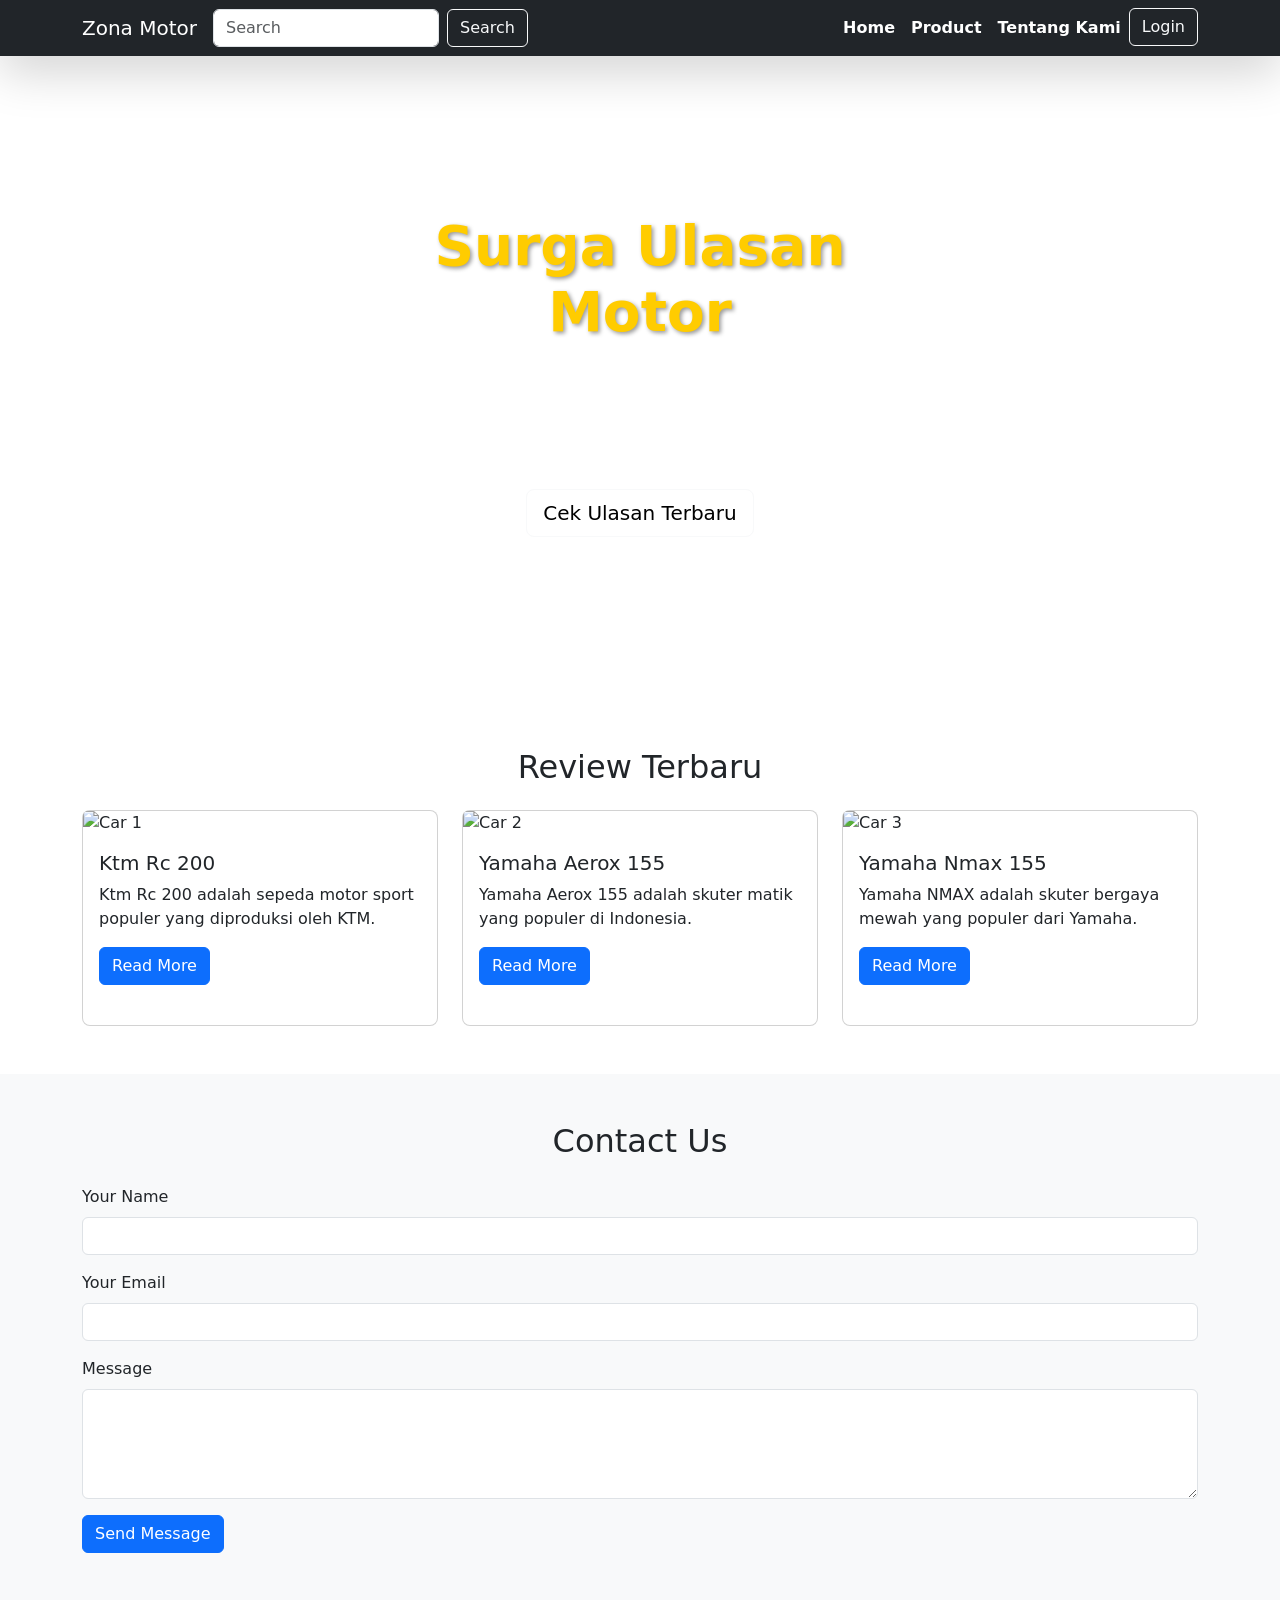
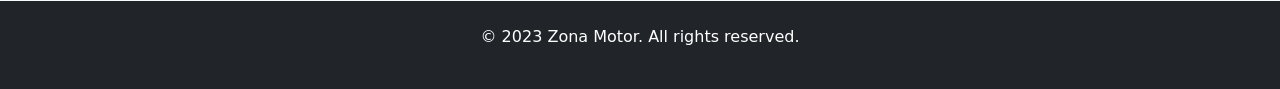
==== Home.html @ a429eddb "Add files via upload" ====
<!DOCTYPE html>
<html lang="en">

<head>
  <meta charset="UTF-8">
  <meta name="viewport" content="width=device-width, initial-scale=1.0">
  <title>Zona Motor</title>
  <link rel="stylesheet" href="https://cdn.jsdelivr.net/npm/bootstrap@5.3.0/dist/css/bootstrap.min.css">
  <style>
    .navbar-nav .nav-link {
      color: #ffffff;
      font-weight: bold;
    }
    
    .custom-header {
      background-color: #333333;
      padding: 20px;
      display: flex;
      align-items: center;
      justify-content: space-between;
    } 

    .custom-header .fs-4 {
      font-size: 24px;
      font-weight: bold;
      color: #000000;
    }

    .banner {
      position: relative;
      padding: 50px 0;
      color: #ffffff;
      text-align: center;
      overflow: hidden;
    }

    .banner h3 {
      font-size: 48px;
      font-weight: bold;
      text-shadow: 2px 2px 4px rgba(0, 0, 0, 0.4);
    }

    .banner p {
      font-size: 18px;
      margin-bottom: 30px;
    }

    .card {
      background-color: #fff;
      border-radius: 8px;
      transition: transform 0.3s ease;
      height: 100%;
    }

    .card:hover {
      transform: translateY(-5px);
      box-shadow: 0 4px 6px rgba(0, 0, 0, 0.1);
    }

    .card-title a {
      color: #333;
      text-decoration: none;
    }

    footer {
      background-color: #333;
      color: #fff;
      padding: 20px;
    }

    .box-container {
      background-color: #fff;
      padding: 40px;
      border-radius: 8px;
      box-shadow: 0 2px 4px rgba(0, 0, 0, 0.1);
      margin-top: 40px;
    }

    @media (max-width: 767.98px) {
      .banner h3 {
        font-size: 36px;
      }

    .banner p {
        font-size: 16px;
      }
    }

      /* Custom hero section styles */
    .hero-section {
      position: relative;
      height: 650px;
      background: url('asset/cover.png') center/cover no-repeat;
      display: flex;
      align-items: center;
      justify-content: center;
      text-align: center;
      color: #ffffff;
    }

    .hero-content {
      max-width: 600px;
      margin: 0 auto;
      padding: 20px;
    }

    .hero-content h1 {
      font-size: 55px;
      font-weight: bold;
      text-shadow: 2px 2px 4px rgba(0, 0, 0, 0.4);
    }

    .hero-content p {
      font-size: 18px;
      margin-bottom: 30px;
    }

    /* Adjust styles for smaller screens */
    @media (max-width: 767.98px) {
      .hero-content h1 {
       font-size: 36px;
    } 

      .hero-content p {
      font-size: 16px;
      }
    }
  </style>
</head>

<body>
  <!-- Navigation -->
  <nav class="navbar navbar-expand-lg navbar-dark bg-dark shadow-lg fixed-top">
    <div class="container">
      <a class="navbar-brand" href="#">Zona Motor</a>
      <button class="navbar-toggler" type="button" data-bs-toggle="collapse" data-bs-target="#navbarNav"
        aria-controls="navbarNav" aria-expanded="false" aria-label="Toggle navigation">
        <span class="navbar-toggler-icon"></span>
      </button>     
      <ul class="navbar-nav ms-auto">
        <li class="nav-item">
          <form id="searchForm" class="d-flex">
            <input class="form-control me-2" type="search" name="search" placeholder="Search" aria-label="Search">
            <button class="btn btn-outline-light" type="submit">Search</button>
          </form>
        </li>         
      </ul>
      <div class="collapse navbar-collapse" id="navbarNav">
        <ul class="navbar-nav ms-auto">
          <li class="nav-item">
            <a class="nav-link" href="Home.html">Home</a>
          </li>
          <li class="nav-item">
            <a class="nav-link" href="Product.html">Product</a>
          </li>
          <li class="nav-item">
            <a class="nav-link" href="tentang kami.html">Tentang Kami</a>
          </li>
          <li class="nav-item">
            <form id="loginForm" class="d-flex" action="Login.html">
              <button class="btn btn-outline-light" type="submit">Login</button>
            </form>
          </li> 
        </ul>
      </div>        
    </div>
  </nav>
  <li class="nav-item">
    <div class="form-check form-switch">
      <input class="form-check-input" type="checkbox" id="darkModeToggle">
      <label class="form-check-label" for="darkModeToggle">Dark Mode</label>
    </div>
  </li>
</ul>
</div>

  <!-- Hero Section -->
  <section id="home" class="hero-section">
    <div class="hero-content">
      <h1 class="display-4 mb-4" style="color: #ffcc00; font-size: 55px; font-weight: bold;">Surga Ulasan Motor</h1>
      <p class="lead mb-5" style="color: #ffffff; font-size: 24px; font-weight: bold;">Temukan Ulasan Motor Terbaru dan Terlengkap</p>
      <a href="#reviews" class="btn btn-light btn-lg" style="color: #000000; background-color: #ffffff;">Cek Ulasan Terbaru</a>
    </div>
  </section>  

  <!-- Reviews Section -->
  <section id="reviews" class="py-5">
    <div class="container">
      <h2 class="text-center mb-4">Review Terbaru</h2>
      <div class="row">
        <div class="col-md-4">
          <div class="card mb-4">
            <img src="asset/motor1.png" class="card-img-top" alt="Car 1">
            <div class="card-body">
              <h5 class="card-title">Ktm Rc 200</h5>
              <p class="card-text">Ktm Rc 200 adalah sepeda motor sport populer yang diproduksi oleh KTM.</p>
              <a href="motor1.html" class="btn btn-primary">Read More</a>
            </div>
          </div>
        </div>
        <div class="col-md-4">
          <div class="card mb-4">
            <img src="asset/motor2.png" class="card-img-top" alt="Car 2">
            <div class="card-body">
              <h5 class="card-title">Yamaha Aerox 155</h5>
              <p class="card-text">Yamaha Aerox 155 adalah skuter matik yang populer di Indonesia.</p>
              <a href="motor2.html" class="btn btn-primary">Read More</a>
            </div>
          </div>
        </div>
        <div class="col-md-4">
          <div class="card mb-4">
            <img src="asset/motor3.png" class="card-img-top" alt="Car 3">
            <div class="card-body">
              <h5 class="card-title">Yamaha Nmax 155</h5>
              <p class="card-text">Yamaha NMAX adalah skuter bergaya mewah yang populer dari Yamaha.</p>
              <a href="motor3.html" class="btn btn-primary">Read More</a>
            </div>
          </div>
        </div>
      </div>
    </div>
  </section>

  <!-- Contact Section -->
  <section id="contact" class="bg-light py-5">
    <div class="container">
      <h2 class="text-center mb-4">Contact Us</h2>
      <form>
        <div class="mb-3">
          <label for="name" class="form-label">Your Name</label>
          <input type="text" class="form-control" id="name" required>
        </div>
        <div class="mb-3">
          <label for="email" class="form-label">Your Email</label>
          <input type="email" class="form-control" id="email" required>
        </div>
        <div class="mb-3">
          <label for="message" class="form-label">Message</label>
          <textarea class="form-control" id="message" rows="4" required></textarea>
        </div>
        <button type="submit" class="btn btn-primary">Send Message</button>
      </form>
    </div>
  </section>

  <!-- Footer Section -->
  <footer class="bg-dark text-white py-4">
    <div class="container text-center">
      <p>&copy; 2023  Zona Motor. All rights reserved.</p>
    </div>
  </footer>

  <link rel="stylesheet" href="dark-mode.css">
  <script src="dark-mode-toggle.js"></script>
</body>

</html>
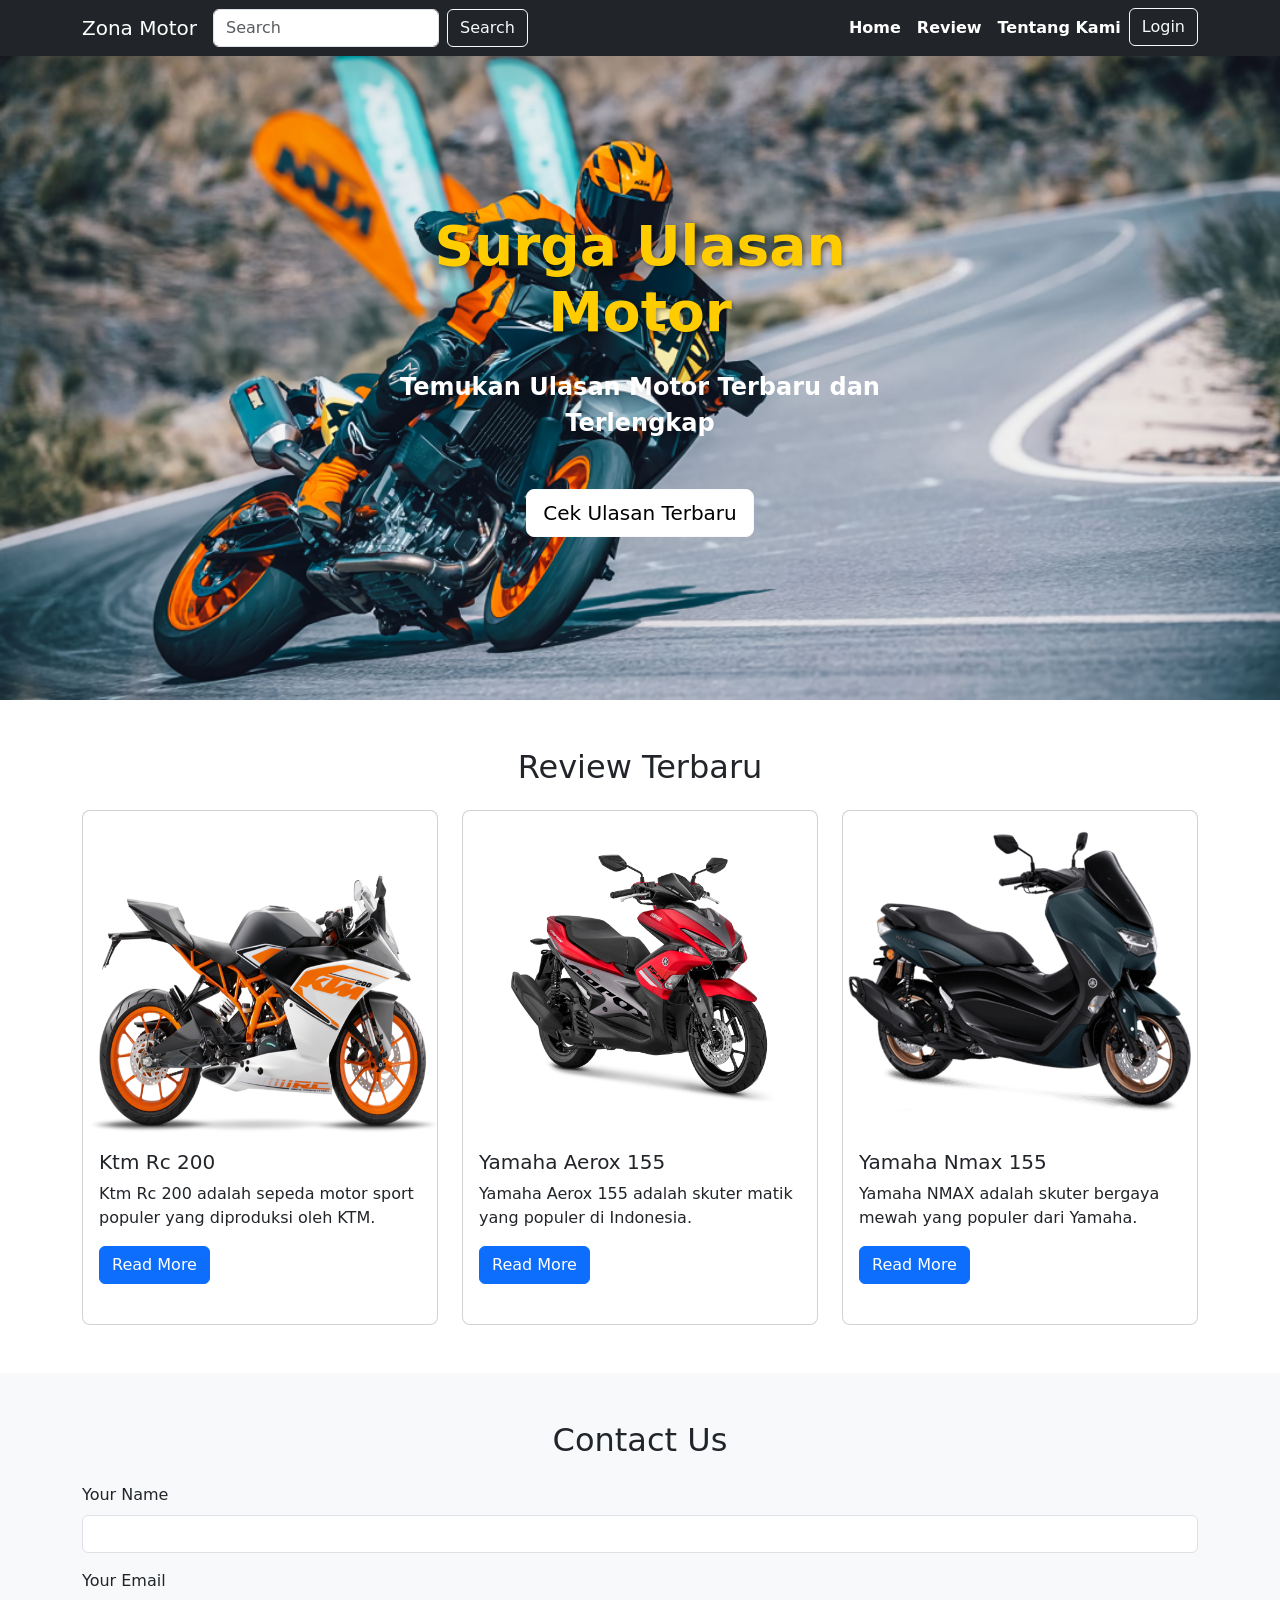
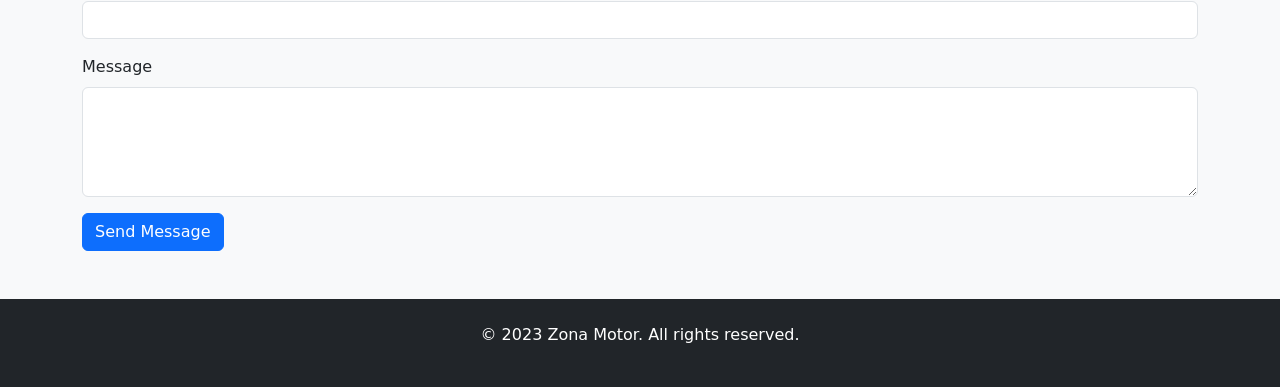
==== commit f84fd131: "Update Home.html" ====
--- a/Home.html
+++ b/Home.html
@@ -151,7 +151,7 @@
             <a class="nav-link" href="Home.html">Home</a>
           </li>
           <li class="nav-item">
-            <a class="nav-link" href="Product.html">Product</a>
+            <a class="nav-link" href="Product.html">Review</a>
           </li>
           <li class="nav-item">
             <a class="nav-link" href="tentang kami.html">Tentang Kami</a>
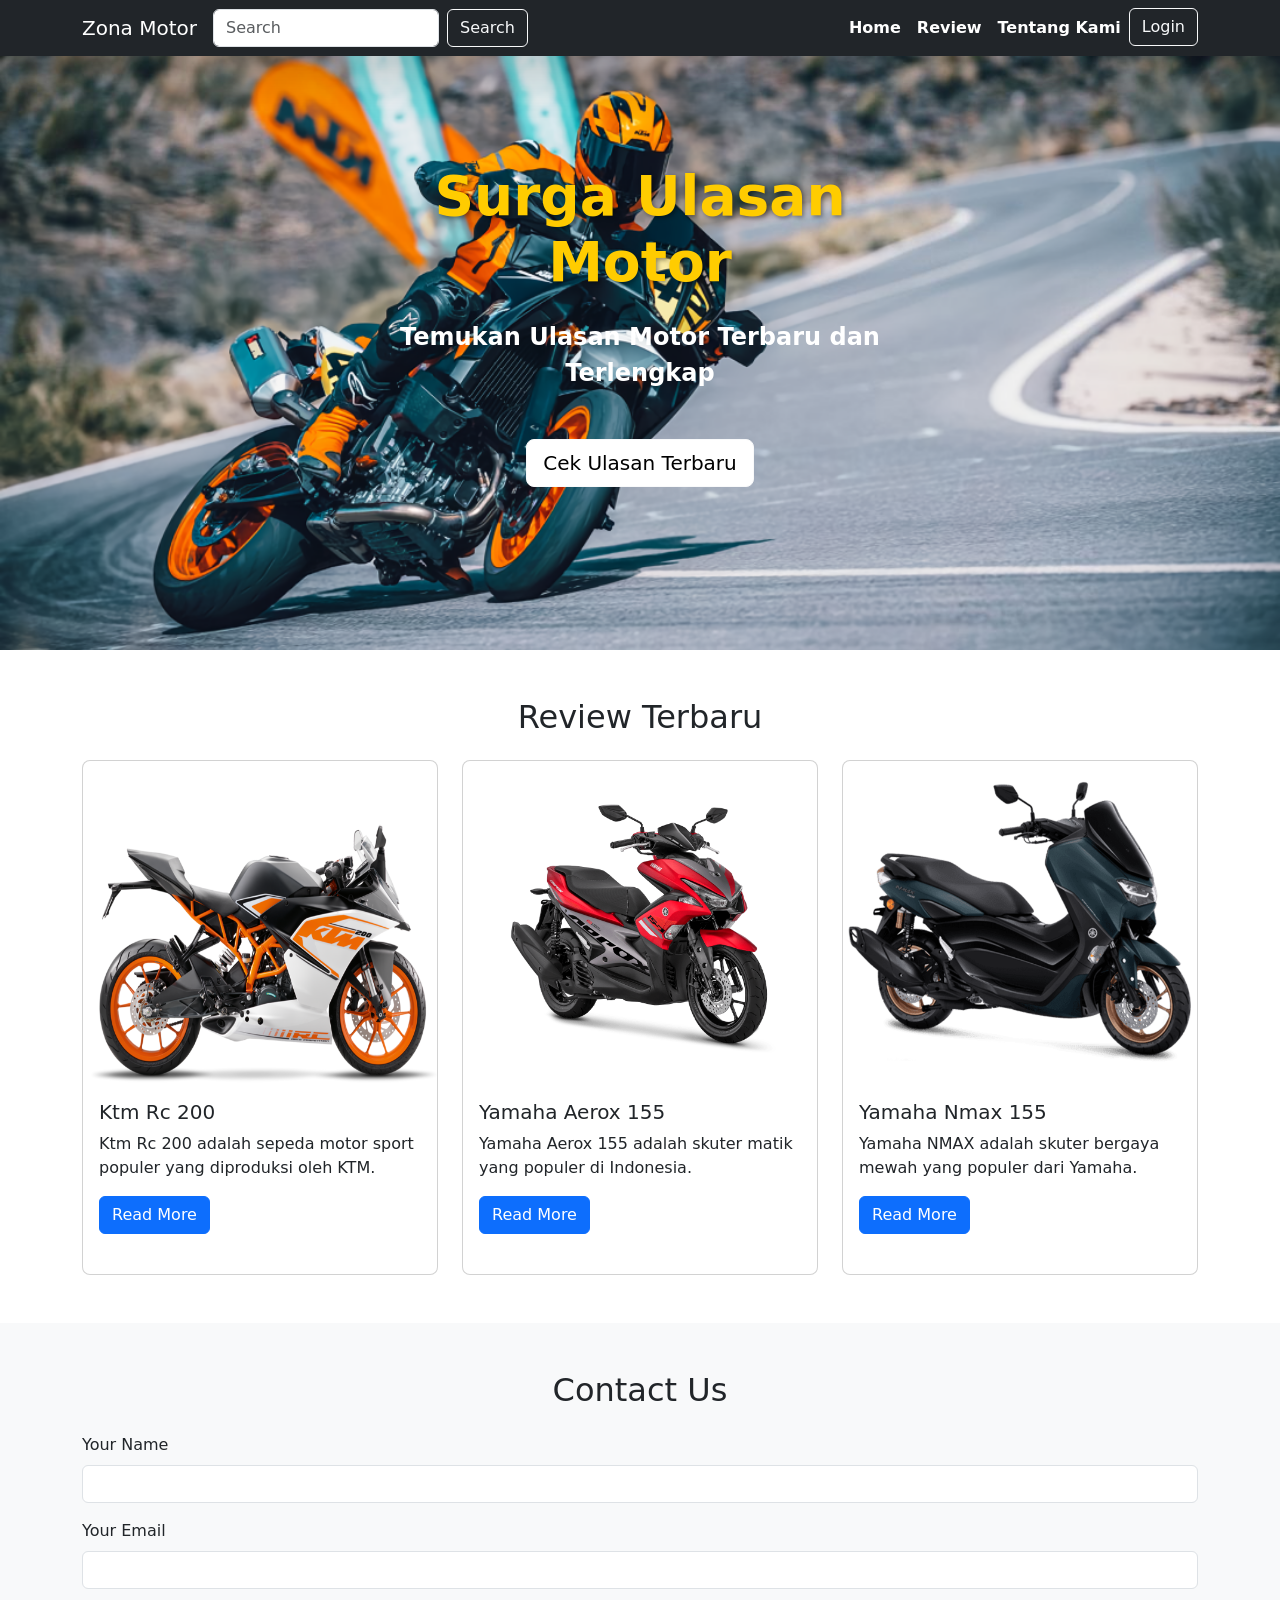
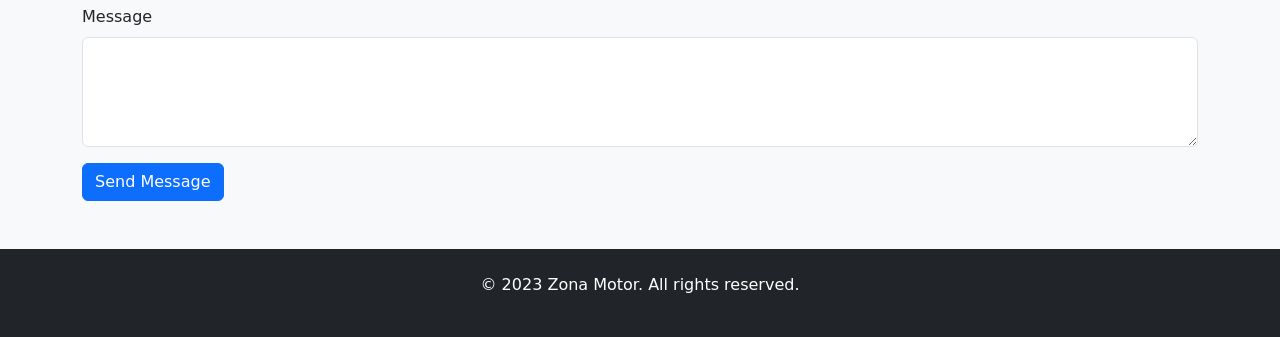
==== commit 92b8fbb9: "Update Home.html" ====
--- a/Home.html
+++ b/Home.html
@@ -2,23 +2,24 @@
 <html lang="en">
 
 <head>
-  <meta charset="UTF-8">
-  <meta name="viewport" content="width=device-width, initial-scale=1.0">
+  <meta charset="utf-8">
+  <meta name="viewport" content="width=device-width, initial-scale=1">
   <title>Zona Motor</title>
   <link rel="stylesheet" href="https://cdn.jsdelivr.net/npm/bootstrap@5.3.0/dist/css/bootstrap.min.css">
   <style>
+    /* Global Styles */
     .navbar-nav .nav-link {
       color: #ffffff;
       font-weight: bold;
     }
-    
+
     .custom-header {
       background-color: #333333;
       padding: 20px;
       display: flex;
       align-items: center;
       justify-content: space-between;
-    } 
+    }
 
     .custom-header .fs-4 {
       font-size: 24px;
@@ -76,17 +77,35 @@
       margin-top: 40px;
     }
 
+    /* Responsive Styles */
     @media (max-width: 767.98px) {
       .banner h3 {
         font-size: 36px;
       }
 
-    .banner p {
+      .banner p {
         font-size: 16px;
       }
-    }
-
-      /* Custom hero section styles */
+
+      .hero-content h1 {
+        font-size: 40px;
+      }
+
+      .hero-content p {
+        font-size: 16px;
+      }
+
+      .navbar-nav .nav-link {
+        font-size: 14px;
+      }
+
+      .card {
+        flex: 0 0 100%;
+        max-width: 100%;
+      }
+    }
+
+    /* Custom hero section styles */
     .hero-section {
       position: relative;
       height: 650px;
@@ -114,17 +133,6 @@
       font-size: 18px;
       margin-bottom: 30px;
     }
-
-    /* Adjust styles for smaller screens */
-    @media (max-width: 767.98px) {
-      .hero-content h1 {
-       font-size: 36px;
-    } 
-
-      .hero-content p {
-      font-size: 16px;
-      }
-    }
   </style>
 </head>
 
@@ -137,42 +145,35 @@
         aria-controls="navbarNav" aria-expanded="false" aria-label="Toggle navigation">
         <span class="navbar-toggler-icon"></span>
       </button>     
-      <ul class="navbar-nav ms-auto">
-        <li class="nav-item">
-          <form id="searchForm" class="d-flex">
-            <input class="form-control me-2" type="search" name="search" placeholder="Search" aria-label="Search">
-            <button class="btn btn-outline-light" type="submit">Search</button>
-          </form>
-        </li>         
-      </ul>
-      <div class="collapse navbar-collapse" id="navbarNav">
         <ul class="navbar-nav ms-auto">
           <li class="nav-item">
-            <a class="nav-link" href="Home.html">Home</a>
-          </li>
-          <li class="nav-item">
-            <a class="nav-link" href="Product.html">Review</a>
-          </li>
-          <li class="nav-item">
-            <a class="nav-link" href="tentang kami.html">Tentang Kami</a>
-          </li>
-          <li class="nav-item">
-            <form id="loginForm" class="d-flex" action="Login.html">
-              <button class="btn btn-outline-light" type="submit">Login</button>
+            <form id="searchForm" class="d-flex">
+              <input class="form-control me-2" type="search" name="search" placeholder="Search" aria-label="Search">
+              <button class="btn btn-outline-light" type="submit">Search</button>
             </form>
-          </li> 
+          </li>         
         </ul>
-      </div>        
+        <div class="collapse navbar-collapse" id="navbarNav">
+          <ul class="navbar-nav ms-auto">
+            <li class="nav-item">
+              <a class="nav-link" href="Home.html">Home</a>
+            </li>
+            <li class="nav-item">
+              <a class="nav-link" href="Product.html">Review</a>
+            </li>
+            <li class="nav-item">
+              <a class="nav-link" href="tentang kami.html">Tentang Kami</a>
+            </li>
+            <li class="nav-item">
+              <form id="loginForm" class="d-flex" action="Login.html">
+                <button class="btn btn-outline-light" type="submit">Login</button>
+              </form>
+            </li> 
+          </ul>
+        </div>        
+      </div>
     </div>
   </nav>
-  <li class="nav-item">
-    <div class="form-check form-switch">
-      <input class="form-check-input" type="checkbox" id="darkModeToggle">
-      <label class="form-check-label" for="darkModeToggle">Dark Mode</label>
-    </div>
-  </li>
-</ul>
-</div>
 
   <!-- Hero Section -->
   <section id="home" class="hero-section">
@@ -181,7 +182,7 @@
       <p class="lead mb-5" style="color: #ffffff; font-size: 24px; font-weight: bold;">Temukan Ulasan Motor Terbaru dan Terlengkap</p>
       <a href="#reviews" class="btn btn-light btn-lg" style="color: #000000; background-color: #ffffff;">Cek Ulasan Terbaru</a>
     </div>
-  </section>  
+  </section>
 
   <!-- Reviews Section -->
   <section id="reviews" class="py-5">
@@ -247,13 +248,12 @@
   <!-- Footer Section -->
   <footer class="bg-dark text-white py-4">
     <div class="container text-center">
-      <p>&copy; 2023  Zona Motor. All rights reserved.</p>
+      <p>&copy; 2023 Zona Motor. All rights reserved.</p>
     </div>
   </footer>
 
-  <link rel="stylesheet" href="dark-mode.css">
-  <script src="dark-mode-toggle.js"></script>
+  <script src="https://cdn.jsdelivr.net/npm/bootstrap@5.3.0/dist/js/bootstrap.bundle.min.js"
+    integrity="sha384-geWF76RCwLtnZ8qwWowPQNguL3RmwHVBC9FhGdlKrxdiJJigb/j/68SIy3Te4Bkz" crossorigin="anonymous"></script>
 </body>
 
 </html>
-
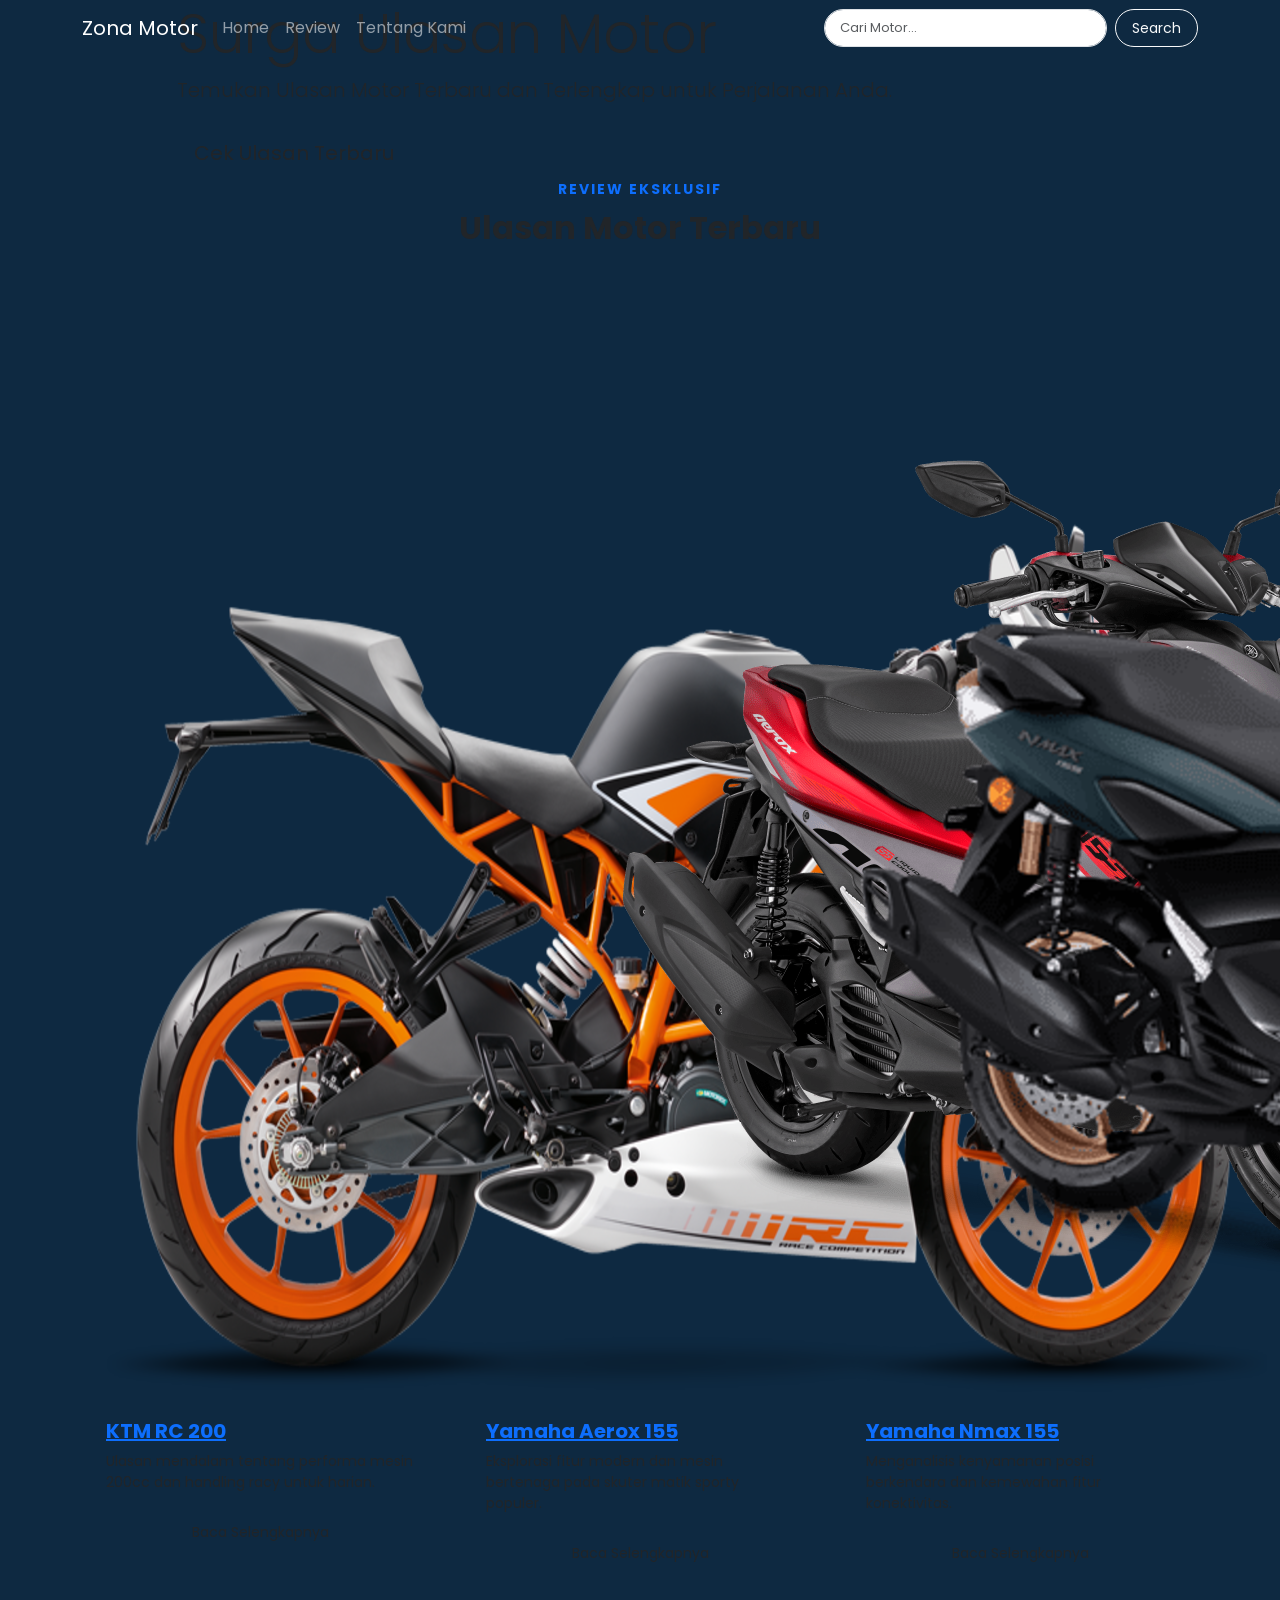
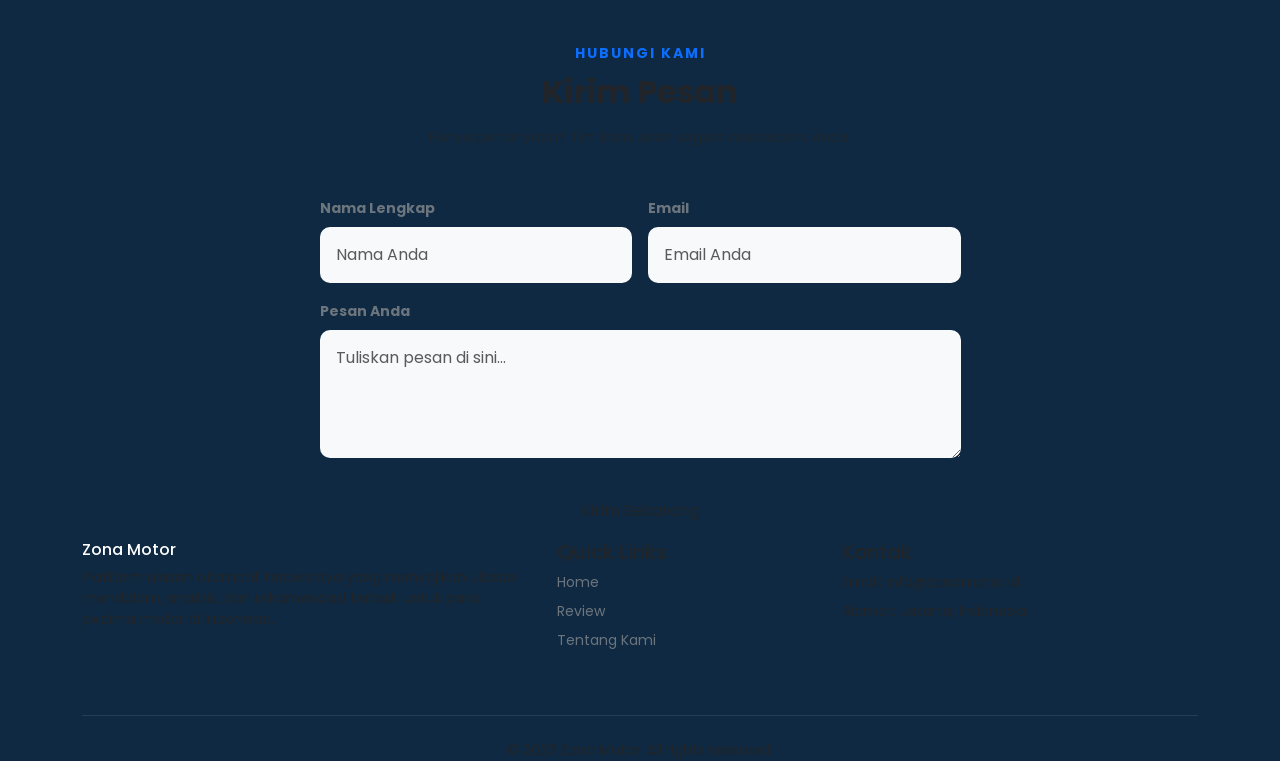
==== commit 486b2d20: "Update Home.html" ====
--- a/Home.html
+++ b/Home.html
@@ -4,256 +4,168 @@
 <head>
   <meta charset="utf-8">
   <meta name="viewport" content="width=device-width, initial-scale=1">
-  <title>Zona Motor</title>
+  <title>Zona Motor | Surga Ulasan Motor</title>
   <link rel="stylesheet" href="https://cdn.jsdelivr.net/npm/bootstrap@5.3.0/dist/css/bootstrap.min.css">
-  <style>
-    /* Global Styles */
-    .navbar-nav .nav-link {
-      color: #ffffff;
-      font-weight: bold;
-    }
-
-    .custom-header {
-      background-color: #333333;
-      padding: 20px;
-      display: flex;
-      align-items: center;
-      justify-content: space-between;
-    }
-
-    .custom-header .fs-4 {
-      font-size: 24px;
-      font-weight: bold;
-      color: #000000;
-    }
-
-    .banner {
-      position: relative;
-      padding: 50px 0;
-      color: #ffffff;
-      text-align: center;
-      overflow: hidden;
-    }
-
-    .banner h3 {
-      font-size: 48px;
-      font-weight: bold;
-      text-shadow: 2px 2px 4px rgba(0, 0, 0, 0.4);
-    }
-
-    .banner p {
-      font-size: 18px;
-      margin-bottom: 30px;
-    }
-
-    .card {
-      background-color: #fff;
-      border-radius: 8px;
-      transition: transform 0.3s ease;
-      height: 100%;
-    }
-
-    .card:hover {
-      transform: translateY(-5px);
-      box-shadow: 0 4px 6px rgba(0, 0, 0, 0.1);
-    }
-
-    .card-title a {
-      color: #333;
-      text-decoration: none;
-    }
-
-    footer {
-      background-color: #333;
-      color: #fff;
-      padding: 20px;
-    }
-
-    .box-container {
-      background-color: #fff;
-      padding: 40px;
-      border-radius: 8px;
-      box-shadow: 0 2px 4px rgba(0, 0, 0, 0.1);
-      margin-top: 40px;
-    }
-
-    /* Responsive Styles */
-    @media (max-width: 767.98px) {
-      .banner h3 {
-        font-size: 36px;
-      }
-
-      .banner p {
-        font-size: 16px;
-      }
-
-      .hero-content h1 {
-        font-size: 40px;
-      }
-
-      .hero-content p {
-        font-size: 16px;
-      }
-
-      .navbar-nav .nav-link {
-        font-size: 14px;
-      }
-
-      .card {
-        flex: 0 0 100%;
-        max-width: 100%;
-      }
-    }
-
-    /* Custom hero section styles */
-    .hero-section {
-      position: relative;
-      height: 650px;
-      background: url('asset/cover.png') center/cover no-repeat;
-      display: flex;
-      align-items: center;
-      justify-content: center;
-      text-align: center;
-      color: #ffffff;
-    }
-
-    .hero-content {
-      max-width: 600px;
-      margin: 0 auto;
-      padding: 20px;
-    }
-
-    .hero-content h1 {
-      font-size: 55px;
-      font-weight: bold;
-      text-shadow: 2px 2px 4px rgba(0, 0, 0, 0.4);
-    }
-
-    .hero-content p {
-      font-size: 18px;
-      margin-bottom: 30px;
-    }
-  </style>
+  <link rel="stylesheet" href="styles.css">
 </head>
 
 <body>
   <!-- Navigation -->
-  <nav class="navbar navbar-expand-lg navbar-dark bg-dark shadow-lg fixed-top">
+  <nav class="navbar navbar-expand-lg navbar-dark fixed-top">
     <div class="container">
-      <a class="navbar-brand" href="#">Zona Motor</a>
-      <button class="navbar-toggler" type="button" data-bs-toggle="collapse" data-bs-target="#navbarNav"
-        aria-controls="navbarNav" aria-expanded="false" aria-label="Toggle navigation">
+      <a class="navbar-brand" href="Home.html">Zona Motor</a>
+      <button class="navbar-toggler" type="button" data-bs-toggle="collapse" data-bs-target="#navbarNav">
         <span class="navbar-toggler-icon"></span>
       </button>     
-        <ul class="navbar-nav ms-auto">
-          <li class="nav-item">
-            <form id="searchForm" class="d-flex">
-              <input class="form-control me-2" type="search" name="search" placeholder="Search" aria-label="Search">
-              <button class="btn btn-outline-light" type="submit">Search</button>
+      
+      <div class="collapse navbar-collapse" id="navbarNav">
+        <ul class="navbar-nav me-auto mb-2 mb-lg-0">
+          <li class="nav-item"><a class="nav-link" href="Home.html">Home</a></li>
+          <li class="nav-item"><a class="nav-link" href="Product.html">Review</a></li>
+          <li class="nav-item"><a class="nav-link" href="tentang kami.html">Tentang Kami</a></li>
+        </ul>
+        <div class="d-flex align-items-center">
+            <form class="d-flex" id="searchForm">
+              <input class="form-control me-2" type="search" placeholder="Cari Motor..." aria-label="Search" style="border-radius: 20px; font-size: 13px; padding: 8px 15px;">
+              <button class="btn btn-outline-light btn-sm px-3" type="submit" style="border-radius: 20px;">Search</button>
             </form>
-          </li>         
-        </ul>
-        <div class="collapse navbar-collapse" id="navbarNav">
-          <ul class="navbar-nav ms-auto">
-            <li class="nav-item">
-              <a class="nav-link" href="Home.html">Home</a>
-            </li>
-            <li class="nav-item">
-              <a class="nav-link" href="Product.html">Review</a>
-            </li>
-            <li class="nav-item">
-              <a class="nav-link" href="tentang kami.html">Tentang Kami</a>
-            </li>
-            <li class="nav-item">
-              <form id="loginForm" class="d-flex" action="Login.html">
-                <button class="btn btn-outline-light" type="submit">Login</button>
-              </form>
-            </li> 
-          </ul>
-        </div>        
-      </div>
+        </div>
+      </div>        
     </div>
   </nav>
 
   <!-- Hero Section -->
   <section id="home" class="hero-section">
-    <div class="hero-content">
-      <h1 class="display-4 mb-4" style="color: #ffcc00; font-size: 55px; font-weight: bold;">Surga Ulasan Motor</h1>
-      <p class="lead mb-5" style="color: #ffffff; font-size: 24px; font-weight: bold;">Temukan Ulasan Motor Terbaru dan Terlengkap</p>
-      <a href="#reviews" class="btn btn-light btn-lg" style="color: #000000; background-color: #ffffff;">Cek Ulasan Terbaru</a>
-    </div>
-  </section>
-
-  <!-- Reviews Section -->
-  <section id="reviews" class="py-5">
     <div class="container">
-      <h2 class="text-center mb-4">Review Terbaru</h2>
-      <div class="row">
-        <div class="col-md-4">
-          <div class="card mb-4">
-            <img src="asset/motor1.png" class="card-img-top" alt="Car 1">
-            <div class="card-body">
-              <h5 class="card-title">Ktm Rc 200</h5>
-              <p class="card-text">Ktm Rc 200 adalah sepeda motor sport populer yang diproduksi oleh KTM.</p>
-              <a href="motor1.html" class="btn btn-primary">Read More</a>
-            </div>
-          </div>
-        </div>
-        <div class="col-md-4">
-          <div class="card mb-4">
-            <img src="asset/motor2.png" class="card-img-top" alt="Car 2">
-            <div class="card-body">
-              <h5 class="card-title">Yamaha Aerox 155</h5>
-              <p class="card-text">Yamaha Aerox 155 adalah skuter matik yang populer di Indonesia.</p>
-              <a href="motor2.html" class="btn btn-primary">Read More</a>
-            </div>
-          </div>
-        </div>
-        <div class="col-md-4">
-          <div class="card mb-4">
-            <img src="asset/motor3.png" class="card-img-top" alt="Car 3">
-            <div class="card-body">
-              <h5 class="card-title">Yamaha Nmax 155</h5>
-              <p class="card-text">Yamaha NMAX adalah skuter bergaya mewah yang populer dari Yamaha.</p>
-              <a href="motor3.html" class="btn btn-primary">Read More</a>
-            </div>
-          </div>
+      <div class="row justify-content-center">
+        <div class="col-md-10 hero-content">
+          <h1 class="display-4">Surga Ulasan Motor</h1>
+          <p class="lead mb-4">Temukan Ulasan Motor Terbaru dan Terlengkap untuk Perjalanan Anda.</p>
+          <a href="#reviews" class="btn btn-custom btn-lg">Cek Ulasan Terbaru</a>
         </div>
       </div>
     </div>
   </section>
 
-  <!-- Contact Section -->
-  <section id="contact" class="bg-light py-5">
+  <!-- Content Area -->
+  <div class="container" style="position: relative; z-index: 100;">
+    
+    <!-- Reviews Section -->
+    <div class="box-container mb-5">
+      <section id="reviews">
+        <div class="text-center mb-5">
+            <span class="text-primary fw-bold text-uppercase small" style="letter-spacing: 2px;">Review Eksklusif</span>
+            <h2 class="fw-bold mt-2">Ulasan Motor Terbaru</h2>
+            <div class="mx-auto mt-3" style="width: 50px; height: 3px; background: var(--primary-color);"></div>
+        </div>
+
+        <div class="row g-4">
+          <!-- Motor 1 -->
+          <div class="col-md-4">
+            <div class="motor-card h-100">
+              <div class="img-wrap">
+                <img src="asset/motor1.png" alt="KTM RC 200">
+              </div>
+              <div class="card-content p-4">
+                <h5 class="motor-name fw-bold mb-2"><a href="motor1.html">KTM RC 200</a></h5>
+                <p class="motor-desc small mb-4">Ulasan mendalam tentang performa mesin 200cc dan handling racy untuk harian.</p>
+                <a href="motor1.html" class="btn btn-custom btn-sm w-100">Baca Selengkapnya</a>
+              </div>
+            </div>
+          </div>
+          <!-- Motor 2 -->
+          <div class="col-md-4">
+            <div class="motor-card h-100">
+              <div class="img-wrap">
+                <img src="asset/motor2.png" alt="Yamaha Aerox 155">
+              </div>
+              <div class="card-content p-4">
+                <h5 class="motor-name fw-bold mb-2"><a href="motor2.html">Yamaha Aerox 155</a></h5>
+                <p class="motor-desc small mb-4">Eksplorasi fitur modern dan mesin bertenaga pada skuter matik sporty populer.</p>
+                <a href="motor2.html" class="btn btn-custom btn-sm w-100">Baca Selengkapnya</a>
+              </div>
+            </div>
+          </div>
+          <!-- Motor 3 -->
+          <div class="col-md-4">
+            <div class="motor-card h-100">
+              <div class="img-wrap">
+                <img src="asset/motor3.png" alt="Yamaha Nmax 155">
+              </div>
+              <div class="card-content p-4">
+                <h5 class="motor-name fw-bold mb-2"><a href="motor3.html">Yamaha Nmax 155</a></h5>
+                <p class="motor-desc small mb-4">Menganalisis kenyamanan posisi berkendara dan kemewahan fitur konektivitas.</p>
+                <a href="motor3.html" class="btn btn-custom btn-sm w-100">Baca Selengkapnya</a>
+              </div>
+            </div>
+          </div>
+        </div>
+      </section>
+    </div>
+
+    <!-- Contact Section -->
+    <div class="box-container">
+      <section id="contact">
+        <div class="row justify-content-center">
+          <div class="col-md-7">
+            <div class="text-center mb-5">
+                <span class="text-primary fw-bold text-uppercase small" style="letter-spacing: 2px;">Hubungi Kami</span>
+                <h2 class="fw-bold mt-2">Kirim Pesan</h2>
+                <p class="text-muted small mt-3">Punya pertanyaan? Tim kami akan segera merespons Anda.</p>
+            </div>
+            
+            <form class="row g-3">
+              <div class="col-md-6">
+                <label class="form-label small fw-bold text-secondary">Nama Lengkap</label>
+                <input type="text" class="form-control bg-light border-0 py-3 px-3" placeholder="Nama Anda" style="border-radius: 10px;">
+              </div>
+              <div class="col-md-6">
+                <label class="form-label small fw-bold text-secondary">Email</label>
+                <input type="email" class="form-control bg-light border-0 py-3 px-3" placeholder="Email Anda" style="border-radius: 10px;">
+              </div>
+              <div class="col-12">
+                <label class="form-label small fw-bold text-secondary">Pesan Anda</label>
+                <textarea class="form-control bg-light border-0 py-3 px-3" rows="4" placeholder="Tuliskan pesan di sini..." style="border-radius: 10px;"></textarea>
+              </div>
+              <div class="col-12 text-center mt-4">
+                <button type="submit" class="btn btn-custom px-5 py-3">Kirim Sekarang</button>
+              </div>
+            </form>
+          </div>
+        </div>
+      </section>
+    </div>
+
+  </div>
+
+  <!-- Footer -->
+  <footer>
     <div class="container">
-      <h2 class="text-center mb-4">Contact Us</h2>
-      <form>
-        <div class="mb-3">
-          <label for="name" class="form-label">Your Name</label>
-          <input type="text" class="form-control" id="name" required>
+      <div class="row">
+        <div class="col-md-5 mb-4">
+          <h5 class="navbar-brand text-white">Zona Motor</h5>
+          <p class="small">Platform ulasan otomotif terpercaya yang menyajikan ulasan mendalam, analisis, dan rekomendasi terbaik untuk para pecinta motor di Indonesia.</p>
         </div>
-        <div class="mb-3">
-          <label for="email" class="form-label">Your Email</label>
-          <input type="email" class="form-control" id="email" required>
+        <div class="col-md-3 mb-4">
+          <h5>Quick Links</h5>
+          <ul class="list-unstyled small">
+            <li class="mb-2"><a href="Home.html" class="text-secondary text-decoration-none">Home</a></li>
+            <li class="mb-2"><a href="Product.html" class="text-secondary text-decoration-none">Review</a></li>
+            <li class="mb-2"><a href="tentang kami.html" class="text-secondary text-decoration-none">Tentang Kami</a></li>
+          </ul>
         </div>
-        <div class="mb-3">
-          <label for="message" class="form-label">Message</label>
-          <textarea class="form-control" id="message" rows="4" required></textarea>
+        <div class="col-md-4 mb-4">
+          <h5>Kontak</h5>
+          <p class="small mb-2">Email: info@zonamotor.id</p>
+          <p class="small mb-2">Alamat: Jakarta, Indonesia</p>
         </div>
-        <button type="submit" class="btn btn-primary">Send Message</button>
-      </form>
-    </div>
-  </section>
-
-  <!-- Footer Section -->
-  <footer class="bg-dark text-white py-4">
-    <div class="container text-center">
-      <p>&copy; 2023 Zona Motor. All rights reserved.</p>
+      </div>
+      <hr class="border-secondary mt-4 mb-4">
+      <p class="text-center small mb-0">&copy; 2023 Zona Motor. All rights reserved.</p>
     </div>
   </footer>
 
-  <script src="https://cdn.jsdelivr.net/npm/bootstrap@5.3.0/dist/js/bootstrap.bundle.min.js"
-    integrity="sha384-geWF76RCwLtnZ8qwWowPQNguL3RmwHVBC9FhGdlKrxdiJJigb/j/68SIy3Te4Bkz" crossorigin="anonymous"></script>
+  <script src="https://cdn.jsdelivr.net/npm/bootstrap@5.3.0/dist/js/bootstrap.bundle.min.js"></script>
 </body>
 
 </html>
--- a/styles.css
+++ b/styles.css
@@ -0,0 +1,67 @@
+@import url(https://fonts.googleapis.com/css?family=Poppins:300);
+
+  body{
+      height: 100vh;
+      overflow: hidden;
+      font-family: "Poppins";
+    background: #0e2941;
+  }
+  .login-page {
+    width: 400px;
+    padding: 8% 0 0;
+    margin: auto;
+  }
+  .form {
+    position: relative;
+    z-index: 1;
+    background: #FFFFFF;
+    max-width: 400px;
+    margin: 0 auto 100px;
+    padding: 45px;
+    text-align: center;
+    border-radius: 15px;
+    box-shadow: 0 0 20px 0 rgba(0, 0, 0, 0.2), 0 5px 5px 0 rgba(0, 0, 0, 0.24);
+  }
+  .form input {
+    font-family: "Poppins", sans-serif;
+    outline: 0;
+    background: #f2f2f2;
+    width: 100%;
+    border: 0;
+    border-radius: 7px;
+    margin: 0 0 15px;
+    padding: 15px;
+    box-sizing: border-box;
+    font-size: 14px;
+    
+  }
+  .form button {
+    font-family: "Poppins", sans-serif;
+    text-transform: uppercase;
+    outline: 0;
+    background: #234666;
+    width: 100%;
+    border: 0;
+    padding: 15px;
+    color: #FFFFFF;
+    border-radius: 7px;
+    font-size: 14px;
+    -webkit-transition: all 0.3 ease;
+    transition: all 0.3 ease;
+    cursor: pointer;
+  }
+  .form button:hover,.form button:active,.form button:focus {
+    background: #0e2941;
+  }
+  .form .message {
+    margin: 15px 0 0;
+    color: #b3b3b3;
+    font-size: 12px;
+  }
+  .form .message a {
+    color: #234666;
+    text-decoration: none;
+  }
+  .form .register-form {
+    display: none;
+  }
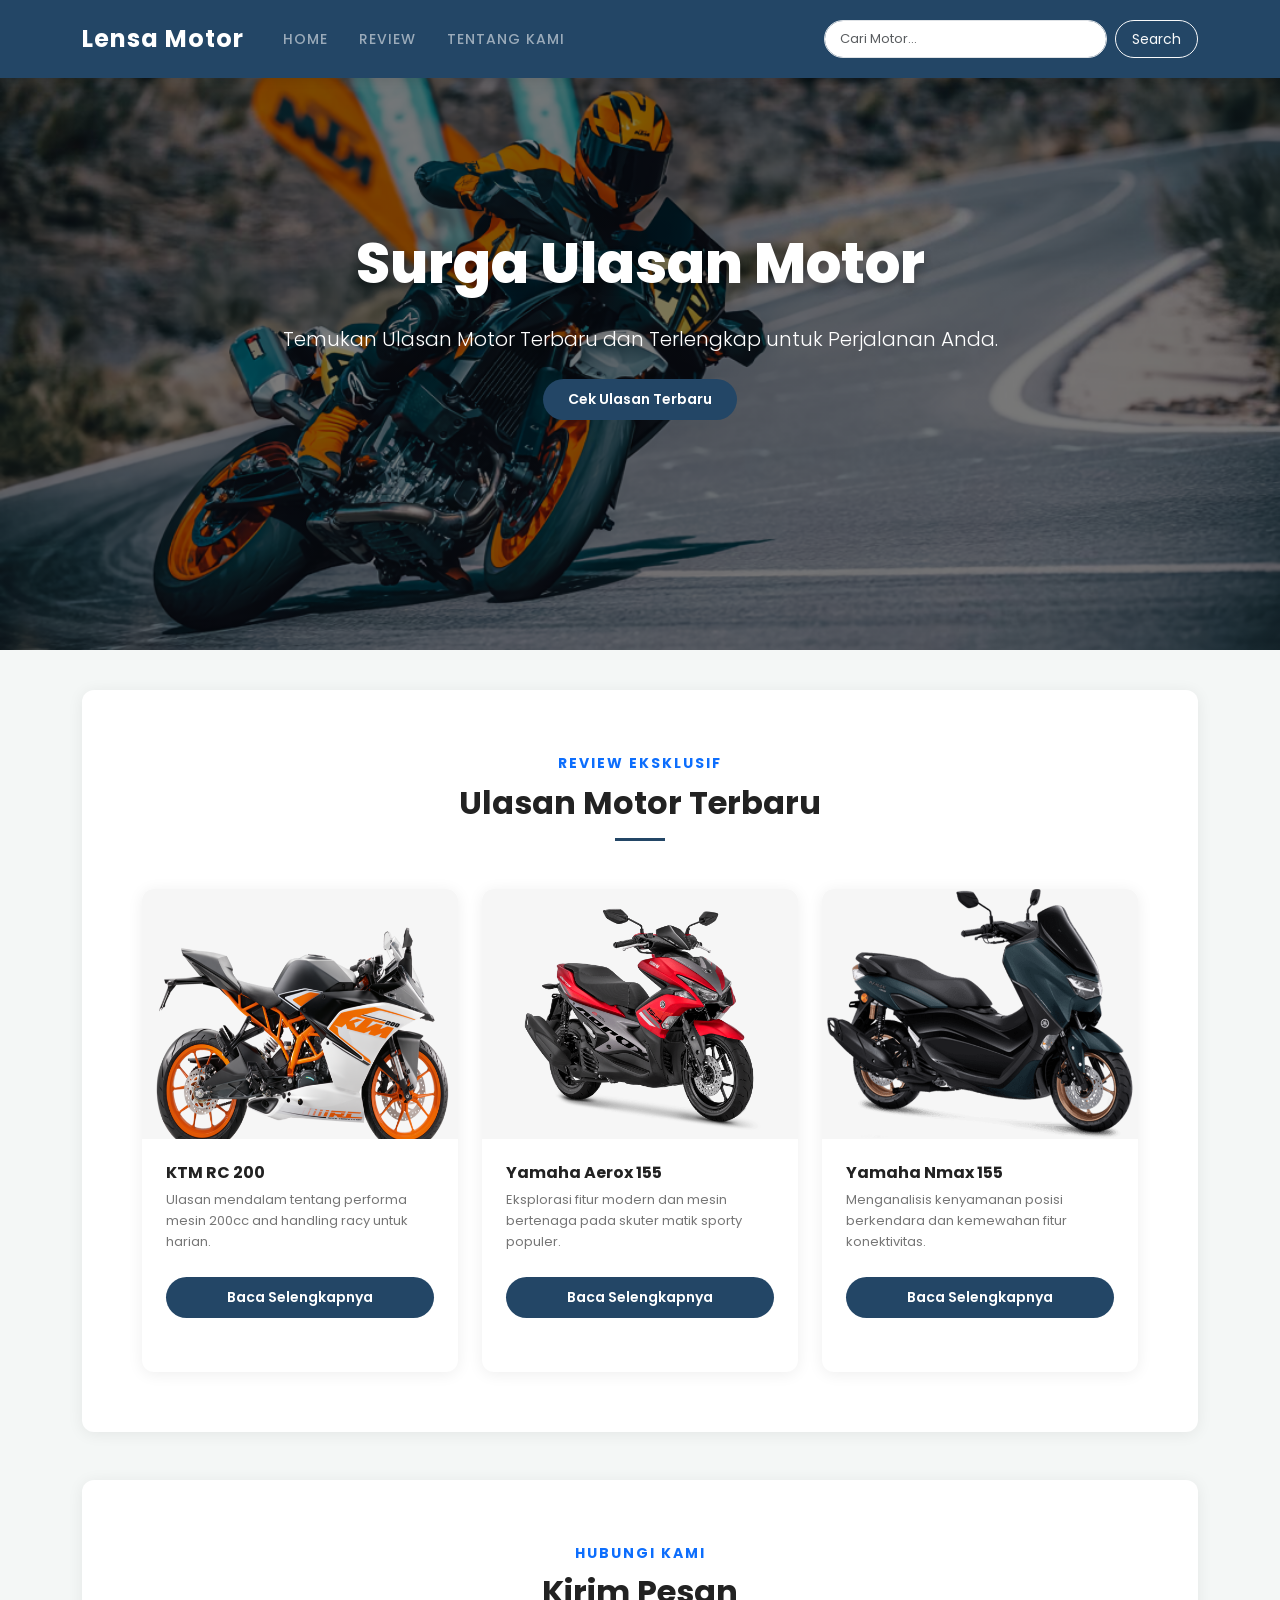
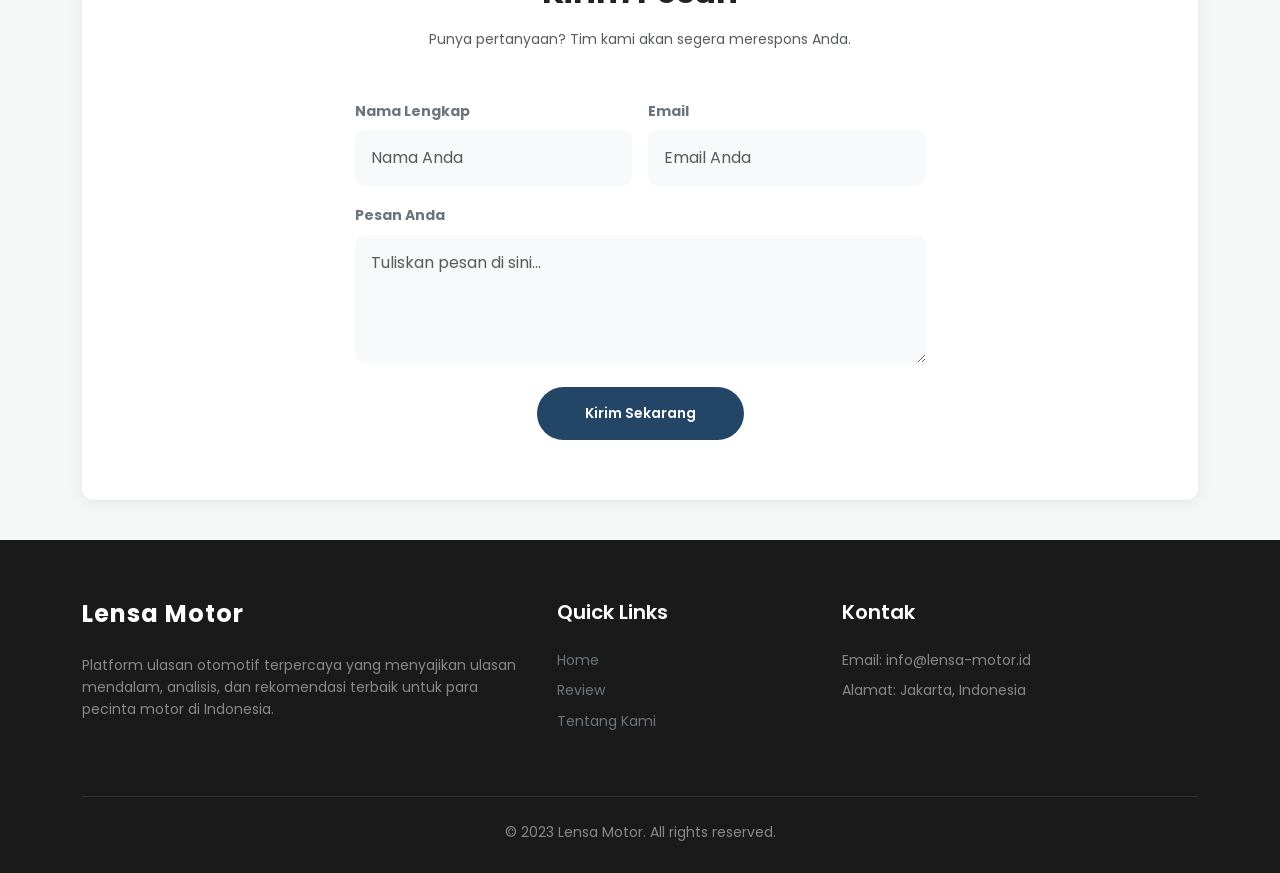
==== commit 39798ee5: "Update Home.html" ====
--- a/Home.html
+++ b/Home.html
@@ -4,7 +4,7 @@
 <head>
   <meta charset="utf-8">
   <meta name="viewport" content="width=device-width, initial-scale=1">
-  <title>Zona Motor | Surga Ulasan Motor</title>
+  <title>Lensa Motor | Surga Ulasan Motor</title>
   <link rel="stylesheet" href="https://cdn.jsdelivr.net/npm/bootstrap@5.3.0/dist/css/bootstrap.min.css">
   <link rel="stylesheet" href="styles.css">
 </head>
@@ -13,7 +13,7 @@
   <!-- Navigation -->
   <nav class="navbar navbar-expand-lg navbar-dark fixed-top">
     <div class="container">
-      <a class="navbar-brand" href="Home.html">Zona Motor</a>
+      <a class="navbar-brand" href="Home.html">Lensa Motor</a>
       <button class="navbar-toggler" type="button" data-bs-toggle="collapse" data-bs-target="#navbarNav">
         <span class="navbar-toggler-icon"></span>
       </button>     
@@ -68,7 +68,7 @@
               </div>
               <div class="card-content p-4">
                 <h5 class="motor-name fw-bold mb-2"><a href="motor1.html">KTM RC 200</a></h5>
-                <p class="motor-desc small mb-4">Ulasan mendalam tentang performa mesin 200cc dan handling racy untuk harian.</p>
+                <p class="motor-desc small mb-4">Ulasan mendalam tentang performa mesin 200cc and handling racy untuk harian.</p>
                 <a href="motor1.html" class="btn btn-custom btn-sm w-100">Baca Selengkapnya</a>
               </div>
             </div>
@@ -143,7 +143,7 @@
     <div class="container">
       <div class="row">
         <div class="col-md-5 mb-4">
-          <h5 class="navbar-brand text-white">Zona Motor</h5>
+          <h5 class="navbar-brand text-white">Lensa Motor</h5>
           <p class="small">Platform ulasan otomotif terpercaya yang menyajikan ulasan mendalam, analisis, dan rekomendasi terbaik untuk para pecinta motor di Indonesia.</p>
         </div>
         <div class="col-md-3 mb-4">
@@ -156,12 +156,12 @@
         </div>
         <div class="col-md-4 mb-4">
           <h5>Kontak</h5>
-          <p class="small mb-2">Email: info@zonamotor.id</p>
+          <p class="small mb-2">Email: info@lensa-motor.id</p>
           <p class="small mb-2">Alamat: Jakarta, Indonesia</p>
         </div>
       </div>
       <hr class="border-secondary mt-4 mb-4">
-      <p class="text-center small mb-0">&copy; 2023 Zona Motor. All rights reserved.</p>
+      <p class="text-center small mb-0">&copy; 2023 Lensa Motor. All rights reserved.</p>
     </div>
   </footer>
 
--- a/styles.css
+++ b/styles.css
@@ -1,67 +1,198 @@
-@import url(https://fonts.googleapis.com/css?family=Poppins:300);
+@import url('https://fonts.googleapis.com/css2?family=Poppins:wght@300;400;500;600;700;800&display=swap');
 
-  body{
-      height: 100vh;
-      overflow: hidden;
-      font-family: "Poppins";
-    background: #0e2941;
-  }
-  .login-page {
-    width: 400px;
-    padding: 8% 0 0;
-    margin: auto;
-  }
-  .form {
+:root {
+    --primary-color: #234666; 
+    --accent-color: #0d6efd;
+    --bg-light: #f4f7f6;
+    --white: #ffffff;
+    --text-dark: #222222;
+    --text-muted: #767676;
+    --shadow: 0 2px 16px rgba(0, 0, 0, .07);
+    --shadow-hover: 0 8px 30px rgba(0, 0, 0, .13);
+    --transition: all 0.3s ease;
+}
+
+body {
+    font-family: 'Poppins', sans-serif;
+    background-color: var(--bg-light);
+    color: var(--text-dark);
+    margin: 0;
+    padding: 0;
+    line-height: 1.6;
+}
+
+/* Navbar Style */
+.navbar {
+    background-color: var(--primary-color) !important;
+    padding: 15px 0;
+    box-shadow: 0 2px 10px rgba(0,0,0,0.1);
+}
+
+.navbar-brand {
+    font-weight: 700;
+    letter-spacing: 1px;
+    font-size: 24px;
+}
+
+.nav-link {
+    font-size: 14px;
+    font-weight: 500;
+    text-transform: uppercase;
+    letter-spacing: 1px;
+    margin-left: 15px;
+}
+
+/* Hero Section - Fixed Height */
+.hero-section {
+    height: 650px; 
+    background: linear-gradient(rgba(0,0,0,0.5), rgba(0,0,0,0.5)), url('asset/cover.png') no-repeat;
+    background-size: cover;
+    background-position: center center;
+    display: flex;
+    align-items: center;
+    color: var(--white);
+    text-align: center;
+}
+
+.hero-content h1 {
+    font-size: 56px;
+    font-weight: 800;
+    margin-bottom: 25px;
+    text-shadow: 0 4px 10px rgba(0,0,0,0.3);
+}
+
+/* The Core "Box Container" Layout */
+.box-container {
+    background-color: var(--white);
+    padding: 60px;
+    border-radius: 12px;
+    box-shadow: var(--shadow);
+    margin-top: 40px; /* Changed from -50px to 40px */
+    margin-bottom: 40px;
     position: relative;
-    z-index: 1;
-    background: #FFFFFF;
-    max-width: 400px;
-    margin: 0 auto 100px;
-    padding: 45px;
-    text-align: center;
-    border-radius: 15px;
-    box-shadow: 0 0 20px 0 rgba(0, 0, 0, 0.2), 0 5px 5px 0 rgba(0, 0, 0, 0.24);
-  }
-  .form input {
-    font-family: "Poppins", sans-serif;
-    outline: 0;
-    background: #f2f2f2;
+    z-index: 10;
+}
+
+/* Product Card - Fixed Cropping */
+.motor-card {
+    border: none;
+    border-radius: 12px;
+    overflow: hidden;
+    box-shadow: var(--shadow);
+    transition: var(--transition);
+    background: var(--white);
+    height: 100%;
+    margin-bottom: 30px;
+}
+
+.motor-card:hover {
+    box-shadow: var(--shadow-hover);
+    transform: translateY(-8px);
+}
+
+.img-wrap {
+    height: 250px; 
+    overflow: hidden;
+    background: #f6f6f6;
+    display: flex;
+    align-items: center;
+    justify-content: center;
+}
+
+.img-wrap img {
     width: 100%;
-    border: 0;
-    border-radius: 7px;
-    margin: 0 0 15px;
-    padding: 15px;
-    box-sizing: border-box;
+    height: 100%;
+    object-fit: cover;
+    transition: transform .5s ease;
+}
+
+.motor-card:hover .img-wrap img {
+    transform: scale(1.06);
+}
+
+.card-content {
+    padding: 20px;
+}
+
+.motor-name {
+    font-size: 16px;
+    font-weight: 600;
+    margin-bottom: 10px;
+}
+
+.motor-name a {
+    color: var(--text-dark);
+    text-decoration: none;
+}
+
+.motor-name a:hover {
+    color: var(--accent-color);
+}
+
+.motor-desc {
+    font-size: 13px;
+    color: var(--text-muted);
+    margin-bottom: 20px;
+}
+
+/* Buttons */
+.btn-custom {
+    background-color: var(--primary-color);
+    color: var(--white);
+    border-radius: 30px;
+    padding: 10px 25px;
     font-size: 14px;
-    
-  }
-  .form button {
-    font-family: "Poppins", sans-serif;
-    text-transform: uppercase;
-    outline: 0;
-    background: #234666;
-    width: 100%;
-    border: 0;
-    padding: 15px;
-    color: #FFFFFF;
-    border-radius: 7px;
-    font-size: 14px;
-    -webkit-transition: all 0.3 ease;
-    transition: all 0.3 ease;
-    cursor: pointer;
-  }
-  .form button:hover,.form button:active,.form button:focus {
-    background: #0e2941;
-  }
-  .form .message {
-    margin: 15px 0 0;
-    color: #b3b3b3;
-    font-size: 12px;
-  }
-  .form .message a {
-    color: #234666;
+    font-weight: 600;
+    transition: var(--transition);
+    border: none;
     text-decoration: none;
-  }
-  .form .register-form {
-    display: none;
-  }+    display: inline-block;
+}
+
+.btn-custom:hover {
+    background-color: var(--accent-color);
+    color: var(--white);
+    transform: scale(1.05);
+}
+
+.spec-list {
+    list-style: none;
+    padding: 0;
+}
+
+.spec-list li {
+    padding: 12px 0;
+    border-bottom: 1px solid #eee;
+    display: flex;
+    justify-content: space-between;
+}
+
+.spec-label {
+    font-weight: 600;
+    color: var(--text-dark);
+}
+
+footer {
+    background-color: #1a1a1a;
+    color: #888;
+    padding: 60px 0 30px;
+}
+
+footer h5 {
+    color: var(--white);
+    font-weight: 600;
+    margin-bottom: 25px;
+}
+
+@media (max-width: 768px) {
+    .box-container {
+        padding: 30px;
+        margin-top: 0;
+    }
+    .hero-section {
+        height: 500px;
+    }
+    .hero-content h1 {
+        font-size: 32px;
+    }
+}
